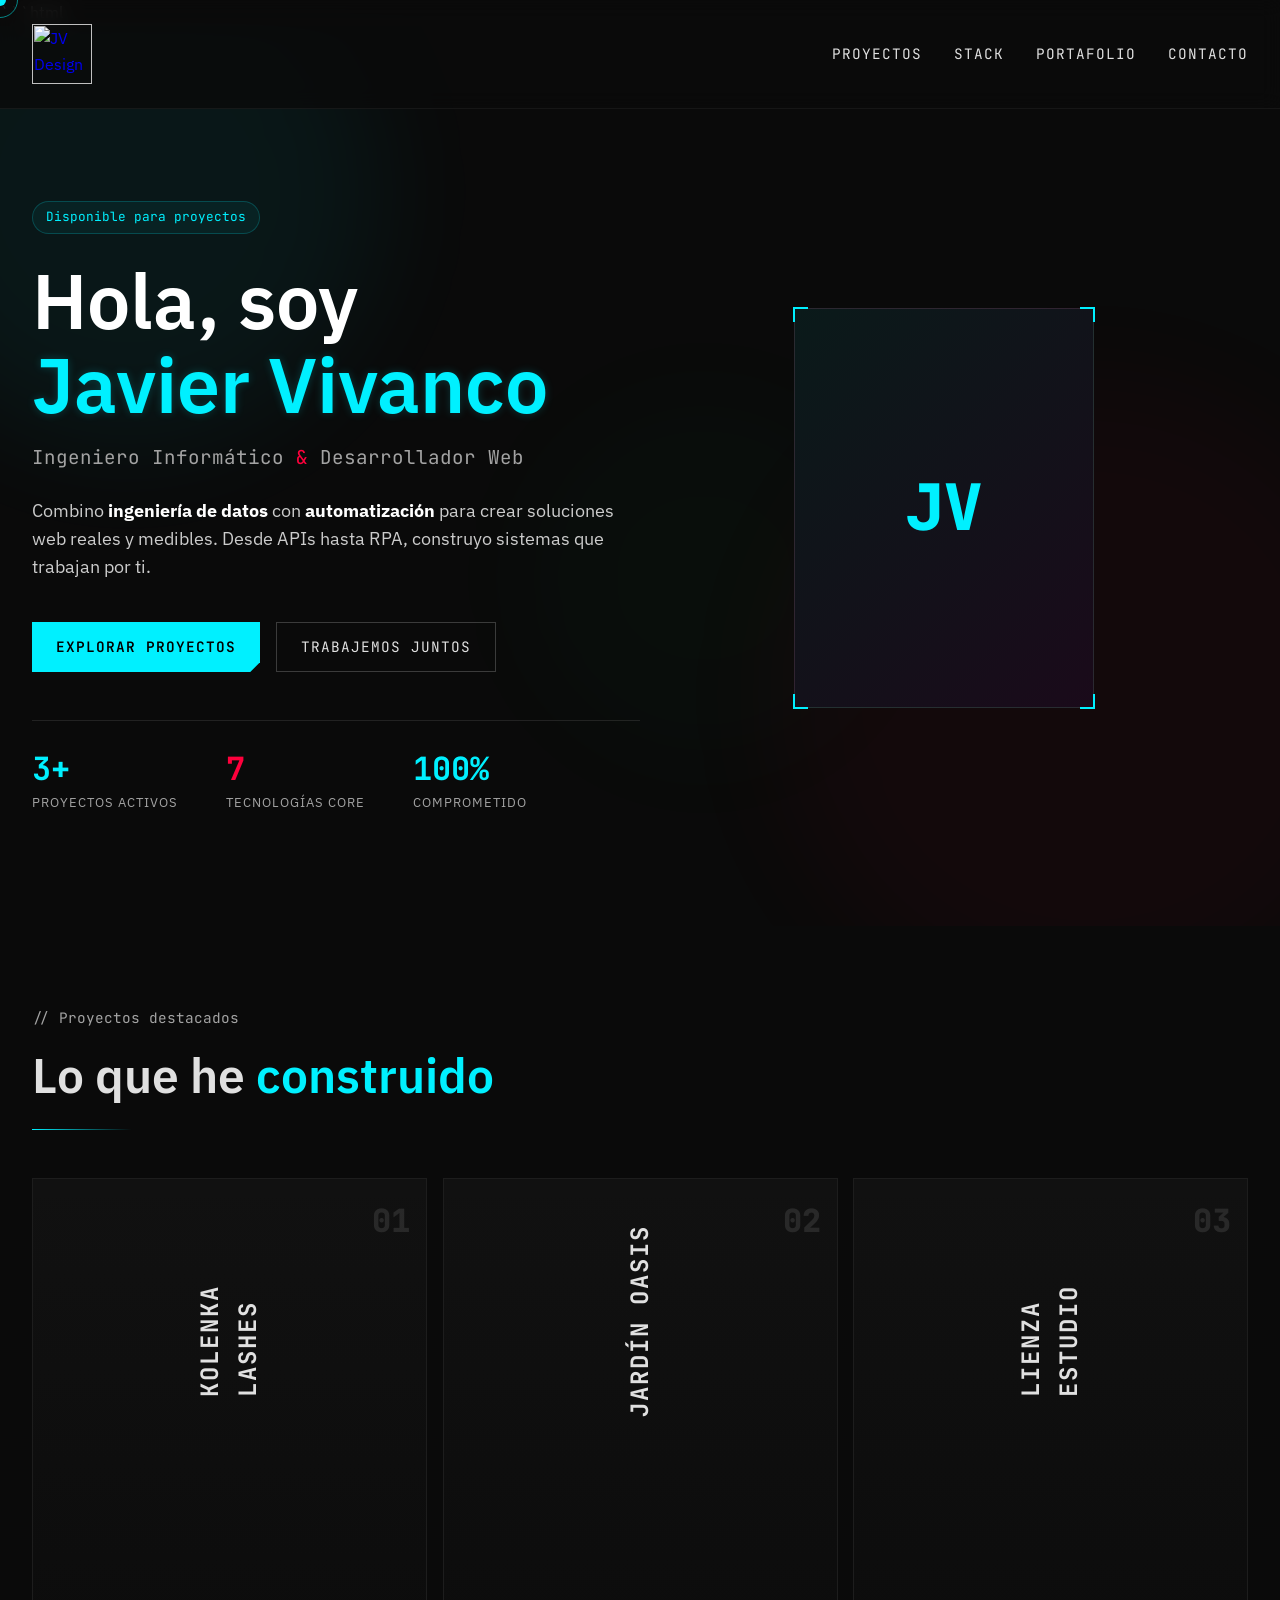
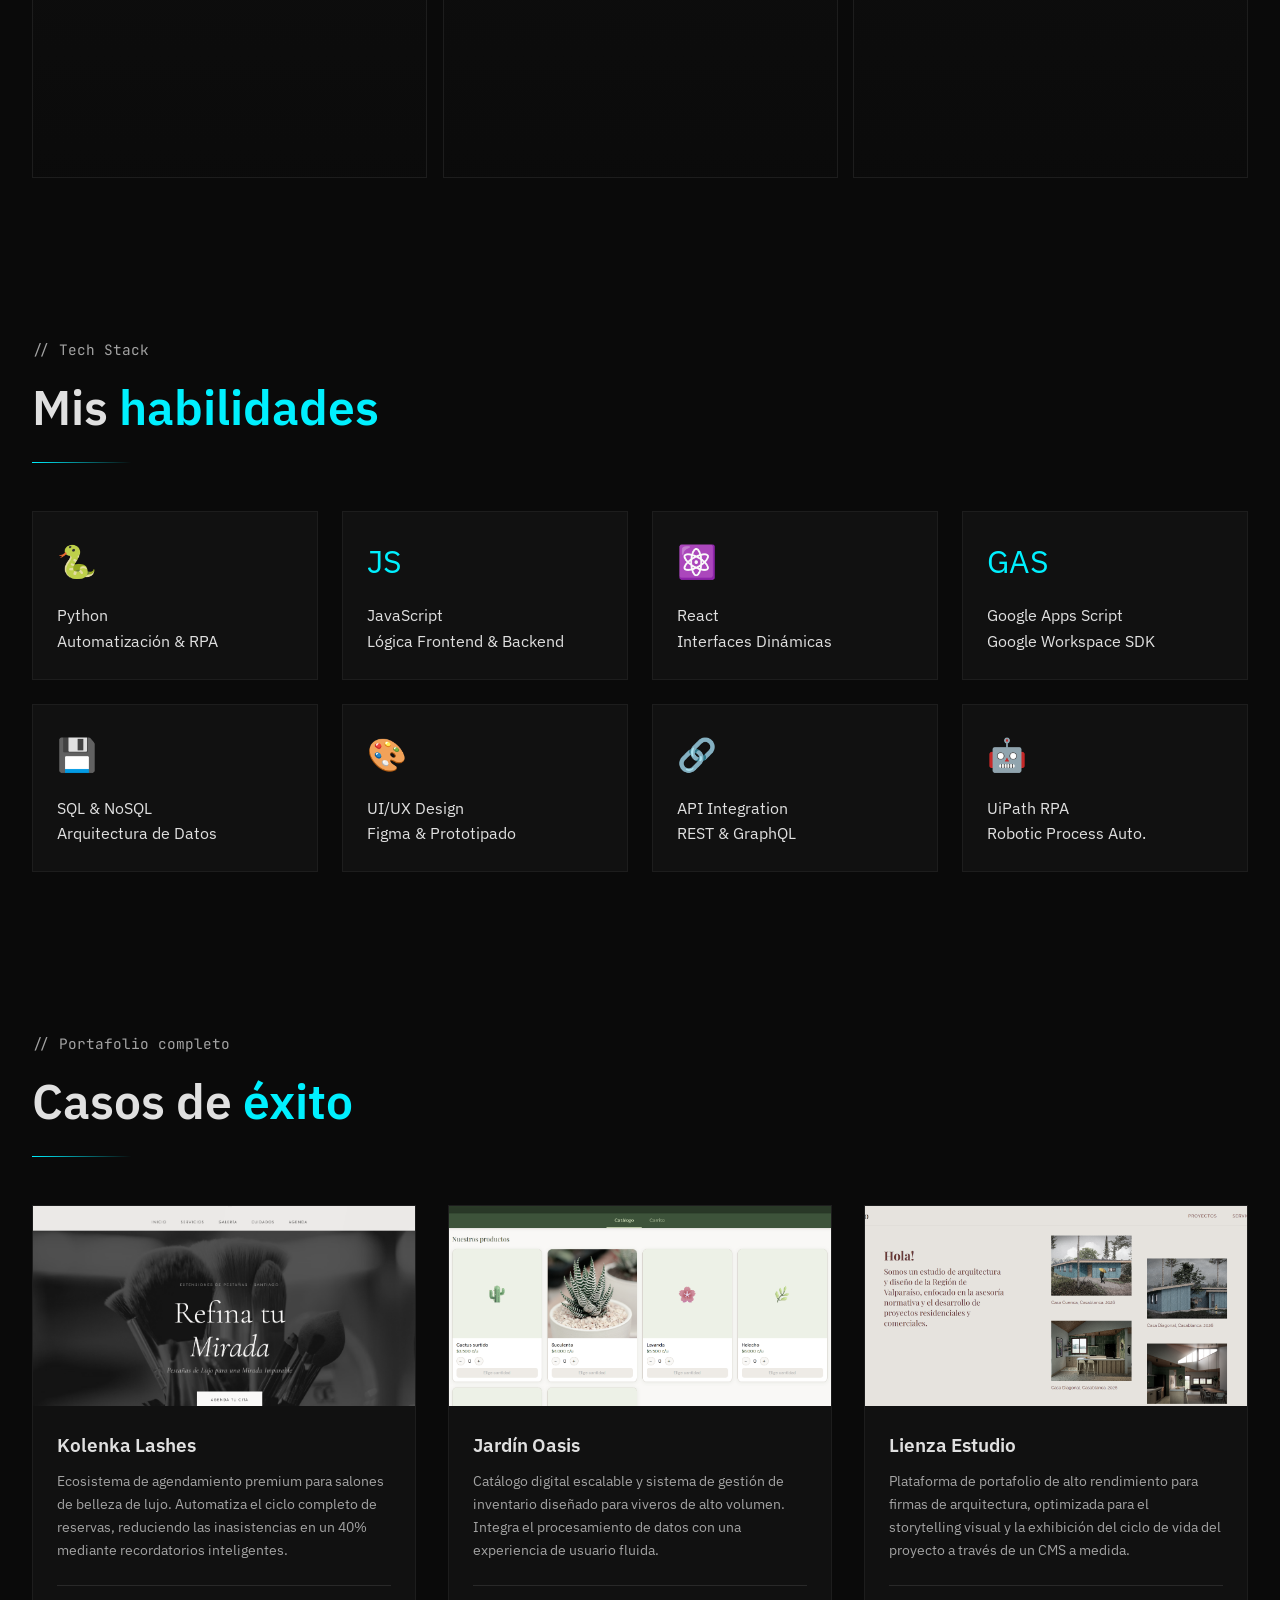
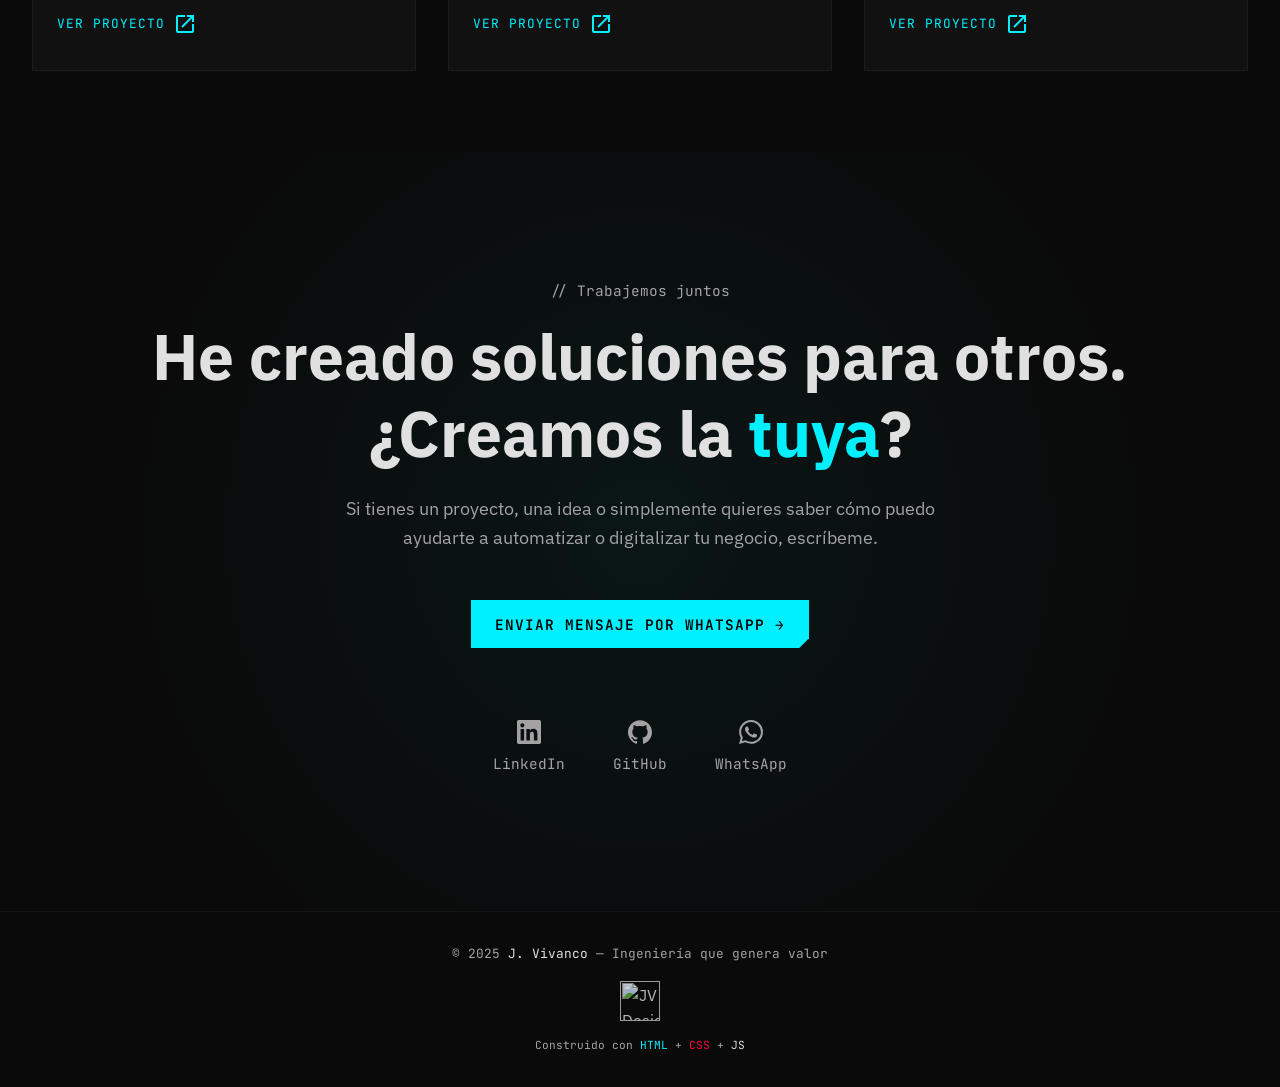
==== portfolio.html @ 0b1c1bd5 "Init" ====
<html lang="es">

<head></head>

<body>```html




    <meta charset="utf-8" />
    <meta content="width=device-width, initial-scale=1.0" name="viewport" />
    <title>JV Design Solutions | Javier Vivanco - Ingeniería &amp; Desarrollo Web</title>
    <meta
        content="Especialista en automatización de procesos, ingeniería de datos y desarrollo de soluciones web de alto impacto. Transforma tu negocio con tecnología real."
        name="description" />
    <meta content="JV Design Solutions - Ingeniería que genera valor" property="og:title" />
    <meta
        content="Automatización, datos y desarrollo web a medida. Revisa mis proyectos destacados como Kolenka Lashes y Jardín Oasis."
        property="og:description" />
    <meta
        content="https://images.unsplash.com/photo-1555066931-4365d14bab8c?auto=format&amp;fit=crop&amp;w=1200&amp;q=80"
        property="og:image" />
    <meta content="https://jvivancodev.github.io" property="og:url" />
    <meta content="website" property="og:type" />
    <meta content="summary_large_image" name="twitter:card" />
    <meta content="JV Design Solutions - Ingeniería que genera valor" name="twitter:title" />
    <meta
        content="Automatización, datos y desarrollo web a medida. Revisa mis proyectos destacados como Kolenka Lashes y Jardín Oasis."
        name="twitter:description" />
    <meta
        content="https://images.unsplash.com/photo-1555066931-4365d14bab8c?auto=format&amp;fit=crop&amp;w=1200&amp;q=80"
        name="twitter:image" />
    <link href="https://fonts.googleapis.com" rel="preconnect" />
    <link crossorigin="" href="https://fonts.gstatic.com" rel="preconnect" />
    <link as="style" href="https://fonts.googleapis.com/css2?family=JetBrains+Mono:..." rel="preload" />
    <link
        href="https://fonts.googleapis.com/css2?family=JetBrains+Mono:ital,wght@0,100..800;1,100..800&amp;family=IBM+Plex+Sans:ital,wght@0,300;0,400;0,500;0,600;1,300&amp;display=swap"
        rel="stylesheet" />
    <link href="https://jvivancodev.github.io/favicon.png" rel="icon" type="image/png" />
    <link rel="stylesheet" href="css/styles.css">
    <script type="application/ld+json">
{
  "@context": "https://schema.org",
  "@type": "Person",
  "name": "Javier Vivanco",
  "jobTitle": "Ingeniero Informático",
  "url": "https://tudominio.com",
  "sameAs": [
    "https://www.linkedin.com/in/javier-vivanco/",
    "https://github.com/JVivancoDev"
  ]
}
</script>
    <link
        href="https://fonts.googleapis.com/css2?family=Material+Symbols+Outlined:wght,FILL@100..700,0..1&amp;display=swap"
        rel="stylesheet" />
    <div class="cursor" id="cursor"></div>
    <div class="cursor-ring" id="cursorRing"></div>
    <!-- NAV -->
    <nav>
        <a class="nav-logo" href="#hero">
            <img alt="JV Design Solutions" class="logo-img" loading="lazy"
                src="https://lh3.googleusercontent.com/aida/[base64]"
                style="height: 60px; width: auto; object-fit: contain;" />
        </a>
        <ul class="nav-links">
            <li><a href="#proyectos">Proyectos</a></li>
            <li><a href="#habilidades">Stack</a></li>
            <li><a href="#portafolio">Portafolio</a></li>
            <li><a href="#contacto">Contacto</a></li>
        </ul>
        <div class="burger" id="burger">
            <span></span>
            <span></span>
            <span></span>
        </div>
    </nav>
    <!-- HERO -->
    <section id="hero">
        <div class="hero-ambient">
            <div class="blob blob-1"></div>
            <div class="blob blob-2"></div>
            <div class="blob blob-3"></div>
        </div>
        <div class="hero-content">
            <div class="hero-tag">Disponible para proyectos</div>
            <h1>
                <span class="name">Hola, soy</span><br /><span class="accent-cyan">Javier Vivanco</span>
            </h1>
            <p class="hero-role">Ingeniero Informático <span>&amp;</span> Desarrollador Web</p>
            <p class="hero-desc">
                Combino <strong>ingeniería de datos</strong> con <strong>automatización</strong> para crear soluciones
                web
                reales y medibles. Desde APIs hasta RPA, construyo sistemas que trabajan por ti.
            </p>
            <div class="hero-cta">
                <a class="btn-primary" href="#portafolio">Explorar proyectos</a>
                <a class="btn-outline" href="#contacto">Trabajemos juntos</a>
            </div>
            <div class="hero-stats">
                <div class="stat">
                    <span class="stat-n">3+</span>
                    <span class="stat-l">Proyectos activos</span>
                </div>
                <div class="stat">
                    <span class="stat-n mag">7</span>
                    <span class="stat-l">Tecnologías core</span>
                </div>
                <div class="stat">
                    <span class="stat-n">100%</span>
                    <span class="stat-l">Comprometido</span>
                </div>
            </div>
        </div>
        <div class="hero-avatar">
            <div class="avatar-frame">
                <div class="avatar-glow"></div>
                <img alt="J. Vivanco" class="avatar-img" decoding="async" loading="lazy"
                    onerror="this.style.display='none'; this.parentElement.style.background='linear-gradient(135deg,#0a1a1a,#1a0a1a)'; this.parentElement.innerHTML += '&lt;div style=\'position:absolute;inset:0;display:flex;align-items:center;justify-content:center;font-family:var(--font-mono);color:var(--cyan);font-size:4rem;font-weight:800;\'&gt;JV&lt;/div&gt;';"
                    src="https://lh3.googleusercontent.com/aida/[base64]" />
                <div class="avatar-corner tl"></div>
                <div class="avatar-corner tr"></div>
                <div class="avatar-corner bl"></div>
                <div class="avatar-corner br"></div>
            </div>
        </div>
    </section>
    <!-- PANELS (Proyectos destacados) -->
    <section id="proyectos">
        <div class="section-container reveal">
            <div class="section-header">
                <span class="section-label">// Proyectos destacados</span>
                <h2 class="section-title">Lo que he <span class="g">construido</span></h2>
                <div class="section-divider"></div>
            </div>
        </div>
        <div class="panels-container reveal">
            <!-- Panel 1 -->
            <div class="panel panel-1">
                <div class="panel-bg"
                    style="background-image: url('https://lh3.googleusercontent.com/aida/[base64]');">
                </div>
                <div class="panel-overlay"></div>
                <div class="panel-accent-line"></div>
                <div class="panel-number">01</div>
                <div class="panel-content">
                    <span class="panel-title-v">KOLENKA LASHES</span>
                    <div class="panel-badge">Automatización &amp; Web</div>
                    <div class="panel-expanded">
                        <h3>Kolenka Lashes</h3>
                        <p class="panel-desc">Ecosistema de agendamiento premium para salones de belleza de lujo.
                            Automatiza el ciclo completo de reservas, reduciendo las inasistencias en un 40% mediante
                            recordatorios inteligentes.</p>
                        <div class="panel-tags">
                            <span class="panel-tag">Google Apps Script</span>
                            <span class="panel-tag">Calendar API</span>
                            <span class="panel-tag">Python</span>
                            <span class="panel-tag">HTML/CSS</span>
                        </div>
                        <button class="panel-btn" onclick="openModal('kolenka')">Ver más →</button>
                    </div>
                </div>
            </div>
            <!-- Panel 2 -->
            <div class="panel panel-2">
                <div class="panel-bg"
                    style="background-image: url('https://lh3.googleusercontent.com/aida/[base64]');">
                </div>
                <div class="panel-overlay"></div>
                <div class="panel-accent-line"></div>
                <div class="panel-number">02</div>
                <div class="panel-content">
                    <span class="panel-title-v">JARDÍN OASIS</span>
                    <div class="panel-badge">Catálogo &amp; Datos</div>
                    <div class="panel-expanded">
                        <h3>Jardín Oasis</h3>
                        <p class="panel-desc">Catálogo digital escalable y sistema de gestión de inventario diseñado
                            para viveros de alto volumen. Integra el procesamiento de datos con una experiencia de
                            usuario fluida.</p>
                        <div class="panel-tags">
                            <span class="panel-tag">JavaScript</span>
                            <span class="panel-tag">SQL</span>
                            <span class="panel-tag">Google Sheets API</span>
                            <span class="panel-tag">CSS</span>
                        </div>
                        <button class="panel-btn" onclick="openModal('jardin')">Ver más →</button>
                    </div>
                </div>
            </div>
            <!-- Panel 3 -->
            <div class="panel panel-3">
                <div class="panel-bg"
                    style="background-image: url('https://lh3.googleusercontent.com/aida/[base64]');">
                </div>
                <div class="panel-overlay"></div>
                <div class="panel-accent-line"></div>
                <div class="panel-number">03</div>
                <div class="panel-content">
                    <span class="panel-title-v">LIENZA ESTUDIO</span>
                    <div class="panel-badge">Web Portafolio Arquitectura</div>
                    <div class="panel-expanded">
                        <h3>Lienza Estudio</h3>
                        <p class="panel-desc">Plataforma de portafolio de alto rendimiento para firmas de arquitectura,
                            optimizada para el storytelling visual y la exhibición del ciclo de vida del proyecto a
                            través de un CMS a medida.</p>
                        <div class="panel-tags">
                            <span class="panel-tag">Google Apps Script</span>
                            <span class="panel-tag">HTML/CSS</span>
                            <span class="panel-tag">JavaScript</span>
                            <span class="panel-tag">Python</span>
                        </div>
                        <button class="panel-btn" onclick="openModal('lienza')">Ver más →</button>
                    </div>
                </div>
            </div>
        </div>
    </section>
    <!-- SKILLS -->
    <section id="habilidades">
        <div class="section-header reveal">
            <span class="section-label">// Tech Stack</span>
            <h2 class="section-title">Mis <span class="g">habilidades</span></h2>
            <div class="section-divider"></div>
        </div>
        <div class="skills-grid reveal" id="skills-container"></div>
    </section>
    <!-- PORTFOLIO CARDS -->
    <section id="portafolio">
        <div class="section-header reveal">
            <span class="section-label">// Portafolio completo</span>
            <h2 class="section-title">Casos de <span class="g">éxito</span></h2>
            <div class="section-divider"></div>
        </div>
        <div class="portfolio-grid" id="projects-container"></div>
    </section>
    <!-- CONTACT -->
    <section id="contacto">
        <div class="contact-ambient"></div>
        <div class="reveal">
            <span class="section-label">// Trabajemos juntos</span>
            <h2 class="contact-cta">He creado soluciones para otros.<br />¿Creamos la <span class="g">tuya</span>?</h2>
            <p class="contact-sub">Si tienes un proyecto, una idea o simplemente quieres saber cómo puedo ayudarte a
                automatizar o digitalizar tu negocio, escríbeme.</p>
            <div style="display:flex;justify-content:center;">
                <a class="btn-primary" href="https://wa.me/56936757475" style="font-size:.9rem;" target="_blank">Enviar
                    mensaje
                    por WhatsApp →</a>
            </div>
            <div class="contact-links">
                <a class="contact-link" href="https://www.linkedin.com/in/javier-vivanco/" target="_blank">
                    <svg viewbox="0 0 24 24">
                        <path
                            d="M20.447 20.452h-3.554v-5.569c0-1.328-.027-3.037-1.852-3.037-1.853 0-2.136 1.445-2.136 2.939v5.667H9.351V9h3.414v1.561h.046c.477-.9 1.637-1.85 3.37-1.85 3.601 0 4.267 2.37 4.267 5.455v6.286zM5.337 7.433c-1.144 0-2.063-.926-2.063-2.065 0-1.138.92-2.063 2.063-2.063 1.14 0 2.064.925 2.064 2.063 0 1.139-.925 2.065-2.064 2.065zm1.782 13.019H3.555V9h3.564v11.452zM22.225 0H1.771C.792 0 0 .774 0 1.729v20.542C0 23.227.792 24 1.771 24h20.451C23.2 24 24 23.227 24 22.271V1.729C24 .774 23.2 0 22.222 0h.003z">
                        </path>
                    </svg>
                    LinkedIn
                </a>
                <a class="contact-link" href="https://github.com/JVivancoDev" target="_blank">
                    <svg viewbox="0 0 24 24">
                        <path
                            d="M12 .297c-6.63 0-12 5.373-12 12 0 5.303 3.438 9.8 8.205 11.385.6.113.82-.258.82-.577 0-.285-.01-1.04-.015-2.04-3.338.724-4.042-1.61-4.042-1.61C4.422 18.07 3.633 17.7 3.633 17.7c-1.087-.744.084-.729.084-.729 1.205.084 1.838 1.236 1.838 1.236 1.07 1.835 2.809 1.305 3.495.998.108-.776.417-1.305.76-1.605-2.665-.3-5.466-1.332-5.466-5.93 0-1.31.465-2.38 1.235-3.22-.135-.303-.54-1.523.105-3.176 0 0 1.005-.322 3.3 1.23.96-.267 1.98-.399 3-.405 1.02.006 2.04.138 3 .405 2.28-1.552 3.285-1.23 3.285-1.23.645 1.653.24 2.873.12 3.176.765.84 1.23 1.91 1.23 3.22 0 4.61-2.805 5.625-5.475 5.92.42.36.81 1.096.81 2.22 0 1.606-.015 2.896-.015 3.286 0 .315.21.69.825.57C20.565 22.092 24 17.592 24 12.297c0-6.627-5.373-12-12-12">
                        </path>
                    </svg>
                    GitHub
                </a>
                <a class="contact-link wsp" href="https://wa.me/56936757475" target="_blank">
                    <svg viewbox="0 0 24 24">
                        <path
                            d="M17.472 14.382c-.297-.149-1.758-.867-2.03-.967-.273-.099-.471-.148-.67.15-.197.297-.767.966-.94 1.164-.173.199-.347.223-.644.075-.297-.15-1.255-.463-2.39-1.475-.883-.788-1.48-1.761-1.653-2.059-.173-.297-.018-.458.13-.606.134-.133.298-.347.446-.52.149-.174.198-.298.298-.497.099-.198.05-.371-.025-.52-.075-.149-.669-1.612-.916-2.207-.242-.579-.487-.5-.669-.51-.173-.008-.371-.01-.57-.01-.198 0-.52.074-.792.372-.272.297-1.04 1.016-1.04 2.479 0 1.462 1.065 2.875 1.213 3.074.149.198 2.096 3.2 5.077 4.487.709.306 1.262.489 1.694.625.712.227 1.36.195 1.871.118.571-.085 1.758-.719 2.006-1.413.248-.694.248-1.289.173-1.413-.074-.124-.272-.198-.57-.347m-5.421 7.403h-.004a9.87 9.87 0 01-5.031-1.378l-.361-.214-3.741.982.998-3.648-.235-.374a9.86 9.86 0 01-1.51-5.26c.001-5.45 4.436-9.884 9.888-9.884 2.64 0 5.122 1.03 6.988 2.898a9.825 9.825 0 012.893 6.994c-.003 5.45-4.437 9.884-9.885 9.884m8.413-18.297A11.815 11.815 0 0012.05 0C5.495 0 .16 5.335.157 11.892c0 2.096.547 4.142 1.588 5.945L.057 24l6.305-1.654a11.882 11.882 0 005.683 1.448h.005c6.554 0 11.89-5.335 11.893-11.893a11.821 11.821 0 00-3.48-8.413z">
                        </path>
                    </svg>
                    WhatsApp
                </a>
            </div>
        </div>
    </section>
    <!-- FOOTER -->
    <footer>
        <p class="footer-text">© 2025 <span>J. Vivanco</span> — Ingeniería que genera valor</p>
        <img alt="JV Design Solutions" class="logo-img" loading="lazy"
            src="https://lh3.googleusercontent.com/aida/[base64]"
            style="height: 40px; width: auto; opacity: 0.8; object-fit: contain;" />
        <p class="footer-sig" style="font-family:var(--font-mono);font-size:.7rem;color:var(--text-muted);">Construido
            con
            <span style="color:var(--cyan)">HTML</span> + <span style="color:var(--magenta)">CSS</span> + <span
                style="color:var(--text)">JS</span>
        </p>
    </footer>
    <!-- MODAL GALERÍA -->
    <div class="modal-overlay" id="modal" onclick="closeModalOutside(event)">
        <div class="modal-box">
            <div class="modal-header">
                <span class="modal-title" id="modal-title">Galería Técnica</span>
                <button class="modal-close" onclick="closeModal()">✕</button>
            </div>
            <div class="modal-body" id="modal-body"></div>
        </div>
    </div>
    <script src="js/script.js"></script>
</body>

</html>
---- css/styles.css ----
/* Previous styles ... */
:root {
  --cyan: #00f0ff;
  --cyan-dim: rgba(0, 240, 255, 0.2);
  --magenta: #ff003c;
  --bg: #0a0a0a;
  --bg-panel: #111111;
  --text: #e0e0e0;
  --text-muted: #a3a3a3;
  /* Improved contrast for WCAG AA */
  --font-mono: 'JetBrains Mono', monospace;
  --font-sans: 'IBM Plex Sans', sans-serif;
  --transition: 0.3s cubic-bezier(0.25, 0.8, 0.25, 1);
}

* {
  box-sizing: border-box;
  margin: 0;
  padding: 0;
}

html {
  scroll-behavior: smooth;
}

body {
  font-family: var(--font-sans);
  background-color: var(--bg);
  color: var(--text);
  overflow-x: hidden;
  line-height: 1.6;
}

/* Improved focus states for accessibility */
a:focus-visible,
button:focus-visible,
.panel:focus-visible,
.skill-card:focus-visible,
.project-card:focus-visible {
  outline: 2px solid var(--cyan);
  outline-offset: 4px;
  border-radius: 4px;
}

.text-muted {
  color: var(--text-muted);
}

.accent-cyan {
  color: var(--cyan);
  text-shadow: 0 0 10px var(--cyan-dim);
}

.g {
  color: var(--cyan);
}

.blob,
.panel,
.project-card {
  will-change: transform, opacity;
}

/* ── CUSTOM CURSOR ── */
@media (hover: hover) {
  body {
    cursor: none;
  }
}

/* ── CUSTOM CURSOR ── */
.cursor {
  position: fixed;
  top: 0;
  left: 0;
  width: 12px;
  height: 12px;
  background: var(--cyan);
  border-radius: 50%;
  pointer-events: none;
  z-index: 9999;
  /* mix-blend-mode: screen; */
  transform: translate(0, 0);
  transition: width .2s, height .2s, background .2s;
}

.cursor-ring {
  position: fixed;
  top: 0;
  left: 0;
  width: 36px;
  height: 36px;
  border: 1px solid rgba(0, 255, 255, 0.5);
  border-radius: 50%;
  pointer-events: none;
  z-index: 9998;
  transform: translate(0, 0);
  transition: transform .1s ease, width .3s, height .3s, border-color .3s;
}

body.hovering .cursor {
  width: 6px;
  height: 6px;
}

body.hovering .cursor-ring {
  width: 54px;
  height: 54px;
  border-color: var(--magenta);
}

/* ── CORRECCIÓN DEL CURSOR (Solo fragmento solicitado) ── */

/* Deshabilitar el cursor nativo en todo el sitio para que solo se vea el personalizado */
html,
body,
a,
button,
.panel,
.skill-card,
.project-card {
  cursor: none !important;
}

/* El cursor personalizado sigue manteniendo su lógica de posicionamiento por JS */
.cursor,
.cursor-ring {
  position: fixed;
  top: 0;
  left: 0;
  pointer-events: none;
  z-index: 9999;
  transform: translate(-50%, -50%);
}

/* Opcional: Asegurar que en móviles se recupere el comportamiento táctil estándar */
@media (max-width: 1024px) {

  html,
  body,
  a,
  button {
    cursor: auto !important;
  }

  .cursor,
  .cursor-ring {
    display: none !important;
  }
}

nav {
  position: fixed;
  top: 0;
  width: 100%;
  padding: 1.5rem 2rem;
  display: flex;
  justify-content: space-between;
  align-items: center;
  z-index: 1000;
  background: rgba(10, 10, 10, 0.8);
  backdrop-filter: blur(10px);
  border-bottom: 1px solid rgba(255, 255, 255, 0.05);
}

.nav-logo .logo-img {
  height: 40px;
  width: auto;
}

.nav-links {
  display: flex;
  list-style: none;
  gap: 2rem;
}

.nav-links a {
  color: var(--text);
  text-decoration: none;
  font-family: var(--font-mono);
  font-size: 0.9rem;
  text-transform: uppercase;
  letter-spacing: 1px;
  transition: color var(--transition);
  min-height: 44px;
  /* Minimum tap target */
  min-width: 44px;
  display: inline-flex;
  align-items: center;
  justify-content: center;
}

@media (hover: hover) {
  .nav-links a:hover {
    color: var(--cyan);
  }
}

.burger {
  display: none;
  flex-direction: column;
  gap: 5px;
  cursor: pointer;
  min-height: 44px;
  /* Minimum tap target */
  min-width: 44px;
  justify-content: center;
  align-items: center;
}

.burger span {
  width: 25px;
  height: 2px;
  background: var(--text);
  transition: var(--transition);
}

#hero {
  min-height: 100vh;
  display: flex;
  align-items: center;
  padding: 6rem 2rem 2rem;
  position: relative;
  overflow: hidden;
  max-width: 1400px;
  margin: 0 auto;
}

.hero-ambient {
  position: absolute;
  inset: 0;
  z-index: -1;
  overflow: hidden;
}

.blob {
  position: absolute;
  border-radius: 50%;
  filter: blur(60px);
  opacity: 0.4;
  animation: float 15s infinite alternate ease-in-out;
  transform: translateZ(0);
}

.blob-1 {
  top: -10%;
  left: -10%;
  width: 40vw;
  height: 40vw;
  background: rgba(0, 240, 255, 0.15);
}

.blob-2 {
  bottom: -10%;
  right: -10%;
  width: 50vw;
  height: 50vw;
  background: rgba(255, 0, 60, 0.1);
  animation-delay: -5s;
}

.blob-3 {
  top: 40%;
  left: 40%;
  width: 30vw;
  height: 30vw;
  background: rgba(0, 255, 128, 0.05);
  animation-delay: -10s;
}

@keyframes float {
  0% {
    transform: translate(0, 0) scale(1) translateZ(0);
  }

  100% {
    transform: translate(5%, 5%) scale(1.05) translateZ(0);
  }
}

.hero-content {
  flex: 1;
  max-width: 800px;
  z-index: 1;
}

.hero-tag {
  display: inline-block;
  font-family: var(--font-mono);
  font-size: 0.8rem;
  color: var(--cyan);
  border: 1px solid var(--cyan-dim);
  padding: 0.3rem 0.8rem;
  border-radius: 20px;
  margin-bottom: 1.5rem;
  background: rgba(0, 240, 255, 0.05);
}

.hero-content h1 {
  font-size: clamp(2.5rem, 6vw, 5rem);
  line-height: 1.1;
  margin-bottom: 1rem;
  font-weight: 600;
}

.name {
  color: #fff;
}

.hero-role {
  font-family: var(--font-mono);
  font-size: clamp(1rem, 2vw, 1.2rem);
  color: var(--text-muted);
  margin-bottom: 1.5rem;
}

.hero-role span {
  color: var(--magenta);
}

.hero-desc {
  font-size: 1.1rem;
  max-width: 600px;
  margin-bottom: 2.5rem;
  color: #ccc;
}

.hero-desc strong {
  color: #fff;
}

.hero-cta {
  display: flex;
  gap: 1rem;
  margin-bottom: 3rem;
}

.btn-primary,
.btn-outline,
.panel-btn {
  padding: 0.8rem 1.5rem;
  font-family: var(--font-mono);
  font-size: 0.9rem;
  text-decoration: none;
  text-transform: uppercase;
  letter-spacing: 1px;
  transition: var(--transition);
  cursor: pointer;
  display: inline-flex;
  align-items: center;
  justify-content: center;
  border: none;
  min-height: 44px;
  /* Minimum tap target */
}

.btn-primary {
  background: var(--cyan);
  color: #000;
  font-weight: 600;
  clip-path: polygon(0 0, 100% 0, 100% calc(100% - 10px), calc(100% - 10px) 100%, 0 100%);
}

.btn-outline {
  background: transparent;
  color: var(--text);
  border: 1px solid rgba(255, 255, 255, 0.2);
}

@media (hover: hover) {
  .btn-primary:hover {
    background: #fff;
    transform: translateY(-2px);
  }

  .btn-outline:hover {
    border-color: var(--cyan);
    color: var(--cyan);
  }
}

.hero-stats {
  display: flex;
  gap: 3rem;
  border-top: 1px solid rgba(255, 255, 255, 0.1);
  padding-top: 2rem;
}

.stat {
  display: flex;
  flex-direction: column;
}

.stat-n {
  font-family: var(--font-mono);
  font-size: 2rem;
  font-weight: 700;
  color: var(--cyan);
  line-height: 1;
}

.stat-n.mag {
  color: var(--magenta);
}

.stat-l {
  font-size: 0.8rem;
  color: var(--text-muted);
  text-transform: uppercase;
  letter-spacing: 1px;
  margin-top: 0.5rem;
}

.hero-avatar {
  flex: 1;
  display: flex;
  justify-content: center;
  align-items: center;
  perspective: 1000px;
}

.avatar-frame {
  position: relative;
  width: 300px;
  height: 400px;
  border: 1px solid rgba(255, 255, 255, 0.1);
  background: var(--bg-panel);
  transform-style: preserve-3d;
  transition: transform 0.5s ease;
}

@media (hover: hover) {
  .avatar-frame:hover {
    transform: rotateY(-5deg) rotateX(5deg);
  }
}

.avatar-glow {
  position: absolute;
  inset: -20px;
  background: radial-gradient(circle at center, rgba(0, 240, 255, 0.2), transparent 70%);
  opacity: 0;
  transition: opacity var(--transition);
  z-index: -1;
}

@media (hover: hover) {
  .avatar-frame:hover .avatar-glow {
    opacity: 1;
  }
}

.avatar-img {
  width: 100%;
  height: 100%;
  object-fit: cover;
  filter: grayscale(100%) contrast(1.2);
  transition: filter var(--transition);
}

@media (hover: hover) {
  .avatar-frame:hover .avatar-img {
    filter: grayscale(0%);
  }
}

.avatar-corner {
  position: absolute;
  width: 15px;
  height: 15px;
  border: 2px solid var(--cyan);
}

.tl {
  top: -2px;
  left: -2px;
  border-right: none;
  border-bottom: none;
}

.tr {
  top: -2px;
  right: -2px;
  border-left: none;
  border-bottom: none;
}

.bl {
  bottom: -2px;
  left: -2px;
  border-right: none;
  border-top: none;
}

.br {
  bottom: -2px;
  right: -2px;
  border-left: none;
  border-top: none;
}

section {
  padding: 5rem 2rem;
  max-width: 1400px;
  margin: 0 auto;
}

.section-header {
  margin-bottom: 3rem;
}

.section-label {
  font-family: var(--font-mono);
  color: var(--text-muted);
  font-size: 0.9rem;
}

.section-title {
  font-size: clamp(2rem, 4vw, 3rem);
  font-weight: 600;
  margin-top: 0.5rem;
}

.section-divider {
  height: 1px;
  background: linear-gradient(90deg, var(--cyan), transparent);
  width: 100px;
  margin-top: 1rem;
}

.panels-container {
  display: flex;
  flex-direction: column;
  gap: 2rem;
}

.panel {
  position: relative;
  height: 250px;
  background: var(--bg-panel);
  border: 1px solid rgba(255, 255, 255, 0.05);
  overflow: hidden;
  display: flex;
  align-items: center;
  transition: all 0.4s ease;
  cursor: pointer;
}

@media (min-width: 768px) {
  .panels-container {
    flex-direction: row;
    height: 600px;
    gap: 1rem;
  }

  .panel {
    height: 100%;
    flex: 1;
  }

  @media (hover: hover) {
    .panel:hover {
      flex: 3;
    }
  }
}

.panel-bg {
  position: absolute;
  inset: 0;
  background-size: cover;
  background-position: center;
  filter: grayscale(100%) opacity(0.3);
  transition: filter 0.4s ease;
}

@media (hover: hover) {
  .panel:hover .panel-bg {
    filter: grayscale(0%) opacity(0.6);
  }
}

.panel-overlay {
  position: absolute;
  inset: 0;
  background: linear-gradient(to top, rgba(10, 10, 10, 0.9) 0%, transparent 100%);
}

.panel-accent-line {
  position: absolute;
  top: 0;
  left: 0;
  width: 100%;
  height: 3px;
  background: var(--cyan);
  transform: scaleX(0);
  transform-origin: left;
  transition: transform 0.4s ease;
}

@media (hover: hover) {
  .panel:hover .panel-accent-line {
    transform: scaleX(1);
  }
}

.panel-number {
  position: absolute;
  top: 1rem;
  right: 1rem;
  font-family: var(--font-mono);
  font-size: 2rem;
  font-weight: 800;
  color: rgba(255, 255, 255, 0.1);
  transition: color 0.4s ease;
}

@media (hover: hover) {
  .panel:hover .panel-number {
    color: var(--cyan);
  }
}

.panel-content {
  position: relative;
  z-index: 2;
  padding: 2rem;
  width: 100%;
  height: 100%;
  display: flex;
  flex-direction: column;
  justify-content: flex-end;
}

.panel-title-v {
  font-family: var(--font-mono);
  font-size: 1.5rem;
  font-weight: 700;
  letter-spacing: 2px;
  margin-bottom: auto;
  transition: opacity 0.3s;
}

@media (min-width: 768px) {
  .panel-title-v {
    writing-mode: vertical-rl;
    text-orientation: mixed;
    transform: rotate(180deg);
    margin: auto;
  }

  @media (hover: hover) {
    .panel:hover .panel-title-v {
      opacity: 0;
      position: absolute;
    }
  }
}

.panel-badge {
  display: inline-block;
  font-family: var(--font-mono);
  font-size: 0.7rem;
  background: var(--cyan-dim);
  color: var(--cyan);
  padding: 0.3rem 0.6rem;
  border-radius: 4px;
  margin-bottom: 1rem;
  opacity: 1;
  transform: translateY(0);
}

.panel-expanded {
  opacity: 1;
  transform: translateY(0);
  transition: all 0.4s ease;
}

@media (min-width: 768px) {

  .panel-badge,
  .panel-expanded {
    opacity: 0;
    transform: translateY(20px);
  }

  @media (hover: hover) {

    .panel:hover .panel-badge,
    .panel:hover .panel-expanded {
      opacity: 1;
      transform: translateY(0);
      transition-delay: 0.1s;
    }
  }
}

.panel-expanded h3 {
  font-size: 2rem;
  margin-bottom: 0.5rem;
}

.panel-desc {
  color: #ccc;
  font-size: 0.9rem;
  margin-bottom: 1.5rem;
  max-width: 400px;
}

.panel-tags {
  display: flex;
  flex-wrap: wrap;
  gap: 0.5rem;
  margin-bottom: 1.5rem;
}

.panel-tag {
  font-family: var(--font-mono);
  font-size: 0.7rem;
  padding: 0.2rem 0.5rem;
  border: 1px solid rgba(255, 255, 255, 0.2);
}

.panel-btn {
  background: #fff;
  color: #000;
  clip-path: polygon(0 0, 100% 0, 100% calc(100% - 10px), calc(100% - 10px) 100%, 0 100%);
}

.skills-grid {
  display: grid;
  grid-template-columns: repeat(auto-fill, minmax(250px, 1fr));
  gap: 1.5rem;
}

.skill-card {
  background: var(--bg-panel);
  border: 1px solid rgba(255, 255, 255, 0.05);
  padding: 1.5rem;
  transition: var(--transition);
  position: relative;
  overflow: hidden;
}

@media (hover: hover) {
  .skill-card:hover {
    border-color: rgba(0, 240, 255, 0.3);
    transform: translateY(-5px);
  }
}

.skill-card::before {
  content: '';
  position: absolute;
  top: 0;
  left: 0;
  width: 100%;
  height: 2px;
  background: var(--cyan);
  transform: scaleX(0);
  transform-origin: left;
  transition: transform 0.3s ease;
}

@media (hover: hover) {
  .skill-card:hover::before {
    transform: scaleX(1);
  }
}

.skill-icon {
  font-size: 2rem;
  margin-bottom: 1rem;
  color: var(--cyan);
}

.skill-title {
  font-size: 1.2rem;
  font-weight: 600;
  margin-bottom: 0.5rem;
}

.skill-desc {
  color: var(--text-muted);
  font-size: 0.9rem;
}

.portfolio-grid {
  display: grid;
  grid-template-columns: repeat(auto-fill, minmax(300px, 1fr));
  gap: 2rem;
}

.project-card {
  background: var(--bg-panel);
  border: 1px solid rgba(255, 255, 255, 0.05);
  transition: var(--transition);
  display: flex;
  flex-direction: column;
}

@media (hover: hover) {
  .project-card:hover {
    border-color: rgba(255, 255, 255, 0.2);
    transform: translateY(-5px);
  }
}

.project-img-container {
  height: 200px;
  overflow: hidden;
  position: relative;
}

.project-img {
  width: 100%;
  height: 100%;
  object-fit: cover;
  filter: grayscale(50%);
  transition: filter var(--transition), transform var(--transition);
}

@media (hover: hover) {
  .project-card:hover .project-img {
    filter: grayscale(0%);
    transform: scale(1.05);
  }
}

.project-info {
  padding: 1.5rem;
  flex: 1;
  display: flex;
  flex-direction: column;
}

.project-title {
  font-size: 1.2rem;
  margin-bottom: 0.5rem;
  font-weight: 600;
}

.project-desc {
  color: var(--text-muted);
  font-size: 0.9rem;
  margin-bottom: 1.5rem;
  flex: 1;
}

.project-footer {
  display: flex;
  justify-content: space-between;
  align-items: center;
  border-top: 1px solid rgba(255, 255, 255, 0.1);
  padding-top: 1rem;
}

.project-link {
  color: var(--cyan);
  text-decoration: none;
  font-family: var(--font-mono);
  font-size: 0.8rem;
  text-transform: uppercase;
  letter-spacing: 1px;
  display: inline-flex;
  align-items: center;
  gap: 0.5rem;
  min-height: 44px;
  min-width: 44px;
}

@media (hover: hover) {
  .project-link:hover {
    text-decoration: underline;
  }
}

#contacto {
  text-align: center;
  position: relative;
  padding: 8rem 2rem;
}

.contact-ambient {
  position: absolute;
  inset: 0;
  background: radial-gradient(circle at center, rgba(0, 240, 255, 0.05), transparent 70%);
  z-index: -1;
}

#contacto .section-label {
  display: block;
  margin-bottom: 1rem;
}

.contact-cta {
  font-size: clamp(2rem, 5vw, 4rem);
  font-weight: 700;
  margin-bottom: 1.5rem;
  line-height: 1.2;
}

.contact-sub {
  color: var(--text-muted);
  max-width: 600px;
  margin: 0 auto 3rem;
  font-size: 1.1rem;
}

.contact-links {
  display: flex;
  justify-content: center;
  gap: 2rem;
  margin-top: 4rem;
  flex-wrap: wrap;
}

.contact-link {
  display: inline-flex;
  flex-direction: column;
  align-items: center;
  justify-content: center;
  gap: 0.5rem;
  color: var(--text-muted);
  text-decoration: none;
  font-family: var(--font-mono);
  font-size: 0.9rem;
  transition: var(--transition);
  min-height: 44px;
  /* Minimum tap target */
  min-width: 44px;
  padding: 0.5rem;
}

.contact-link svg {
  width: 24px;
  height: 24px;
  fill: currentColor;
}

@media (hover: hover) {
  .contact-link:hover {
    color: #fff;
    transform: translateY(-3px);
  }

  .contact-link.wsp:hover {
    color: #25D366;
  }
}

footer {
  padding: 2rem;
  border-top: 1px solid rgba(255, 255, 255, 0.05);
  display: flex;
  flex-direction: column;
  align-items: center;
  gap: 1rem;
  text-align: center;
}

.footer-text {
  font-family: var(--font-mono);
  font-size: 0.8rem;
  color: var(--text-muted);
}

.footer-text span {
  color: var(--text);
}

footer .logo-img {
  height: 20px;
  opacity: 0.5;
}

/* OPTIMIZED MODAL STYLES */
.modal-overlay {
  position: fixed;
  inset: 0;
  background: rgba(0, 0, 0, 0);
  backdrop-filter: blur(0px);
  z-index: 2000;
  display: none;
  align-items: center;
  justify-content: center;
  transition: background-color 0.4s ease, backdrop-filter 0.4s ease;
  pointer-events: none;
}

.modal-overlay.active {
  display: flex;
  background: rgba(0, 0, 0, 0.85);
  backdrop-filter: blur(10px);
  pointer-events: auto;
}

.modal-box {
  background: var(--bg);
  border: 1px solid rgba(255, 255, 255, 0.1);
  width: 90%;
  max-width: 900px;
  max-height: 90vh;
  overflow-y: auto;
  position: relative;
  opacity: 0;
  transform: translateY(30px) scale(0.95);
  transition: transform 0.5s cubic-bezier(0.16, 1, 0.3, 1), opacity 0.4s ease;
  will-change: transform, opacity;
}

.modal-box.active {
  opacity: 1;
  transform: translateY(0) scale(1);
}

.modal-header {
  padding: 1.5rem;
  border-bottom: 1px solid rgba(255, 255, 255, 0.1);
  display: flex;
  justify-content: space-between;
  align-items: center;
  position: sticky;
  top: 0;
  background: var(--bg);
  z-index: 10;
}

.modal-title {
  font-family: var(--font-mono);
  font-weight: 700;
  color: var(--cyan);
}

.modal-close {
  background: transparent;
  border: none;
  color: var(--text);
  font-size: 1.5rem;
  cursor: pointer;
  transition: color 0.3s;
  min-height: 44px;
  min-width: 44px;
  display: inline-flex;
  align-items: center;
  justify-content: center;
}

.modal-close:hover {
  color: var(--magenta);
}

.modal-body {
  padding: 2rem;
}

.modal-grid {
  display: grid;
  grid-template-columns: 1fr;
  gap: 2rem;
}

@media (min-width: 768px) {
  .modal-grid {
    grid-template-columns: 1fr 1fr;
  }
}

.modal-img-container {
  background: var(--bg-panel);
  border: 1px solid rgba(255, 255, 255, 0.05);
  padding: 0.5rem;
}

.modal-img {
  width: 100%;
  height: auto;
  display: block;
  border: 1px solid rgba(255, 255, 255, 0.1);
}

.modal-info h4 {
  font-size: 1.5rem;
  margin-bottom: 1rem;
}

.modal-info p {
  color: #ccc;
  margin-bottom: 1.5rem;
}

.modal-features {
  list-style: none;
  margin-bottom: 1.5rem;
}

.modal-features li {
  padding-left: 1.5rem;
  position: relative;
  margin-bottom: 0.5rem;
  font-size: 0.9rem;
  color: var(--text-muted);
}

.modal-features li::before {
  content: '>';
  position: absolute;
  left: 0;
  color: var(--cyan);
  font-family: var(--font-mono);
  font-weight: bold;
}

/* Skeleton Loading Styles */
@keyframes skeleton-pulse {
  0% {
    background-color: rgba(255, 255, 255, 0.05);
  }

  50% {
    background-color: rgba(255, 255, 255, 0.12);
  }

  100% {
    background-color: rgba(255, 255, 255, 0.05);
  }
}

.skeleton {
  animation: skeleton-pulse 1.5s ease-in-out infinite;
  border-radius: 4px;
}

.skeleton-text {
  height: 1em;
  margin-bottom: 0.5rem;
  width: 80%;
}

.skeleton-text.short {
  width: 50%;
}

.skeleton-icon {
  width: 2.5rem;
  height: 2.5rem;
  margin-bottom: 1rem;
  border-radius: 8px;
}

.skeleton-img {
  width: 100%;
  height: 200px;
}

/* Initially hide skeletons, to be toggled by JS when loading */
.skeleton-card {
  display: none;
}

.loading .skeleton-card {
  display: flex;
  flex-direction: column;
}

.loading .skill-card:not(.skeleton-card),
.loading .project-card:not(.skeleton-card) {
  display: none;
}

@media (max-width: 768px) {
  .burger {
    display: flex;
  }

  .nav-links {
    position: fixed;
    right: -100%;
    top: 70px;
    flex-direction: column;
    background: var(--bg);
    width: 100%;
    text-align: center;
    padding: 2rem 0;
    border-bottom: 1px solid rgba(255, 255, 255, 0.1);
    transition: right 0.3s ease;
  }

  .nav-links.nav-active {
    right: 0;
  }

  #hero {
    flex-direction: column-reverse;
    padding-top: 8rem;
    text-align: center;
  }

  .hero-cta {
    justify-content: center;
    flex-wrap: wrap;
  }

  .hero-stats {
    justify-content: center;
    flex-wrap: wrap;
    gap: 1.5rem;
  }

  .hero-avatar {
    margin-bottom: 3rem;
  }

  .avatar-frame {
    width: 250px;
    height: 250px;
    border-radius: 50%;
    overflow: hidden;
  }

  .avatar-corner {
    display: none;
  }
}
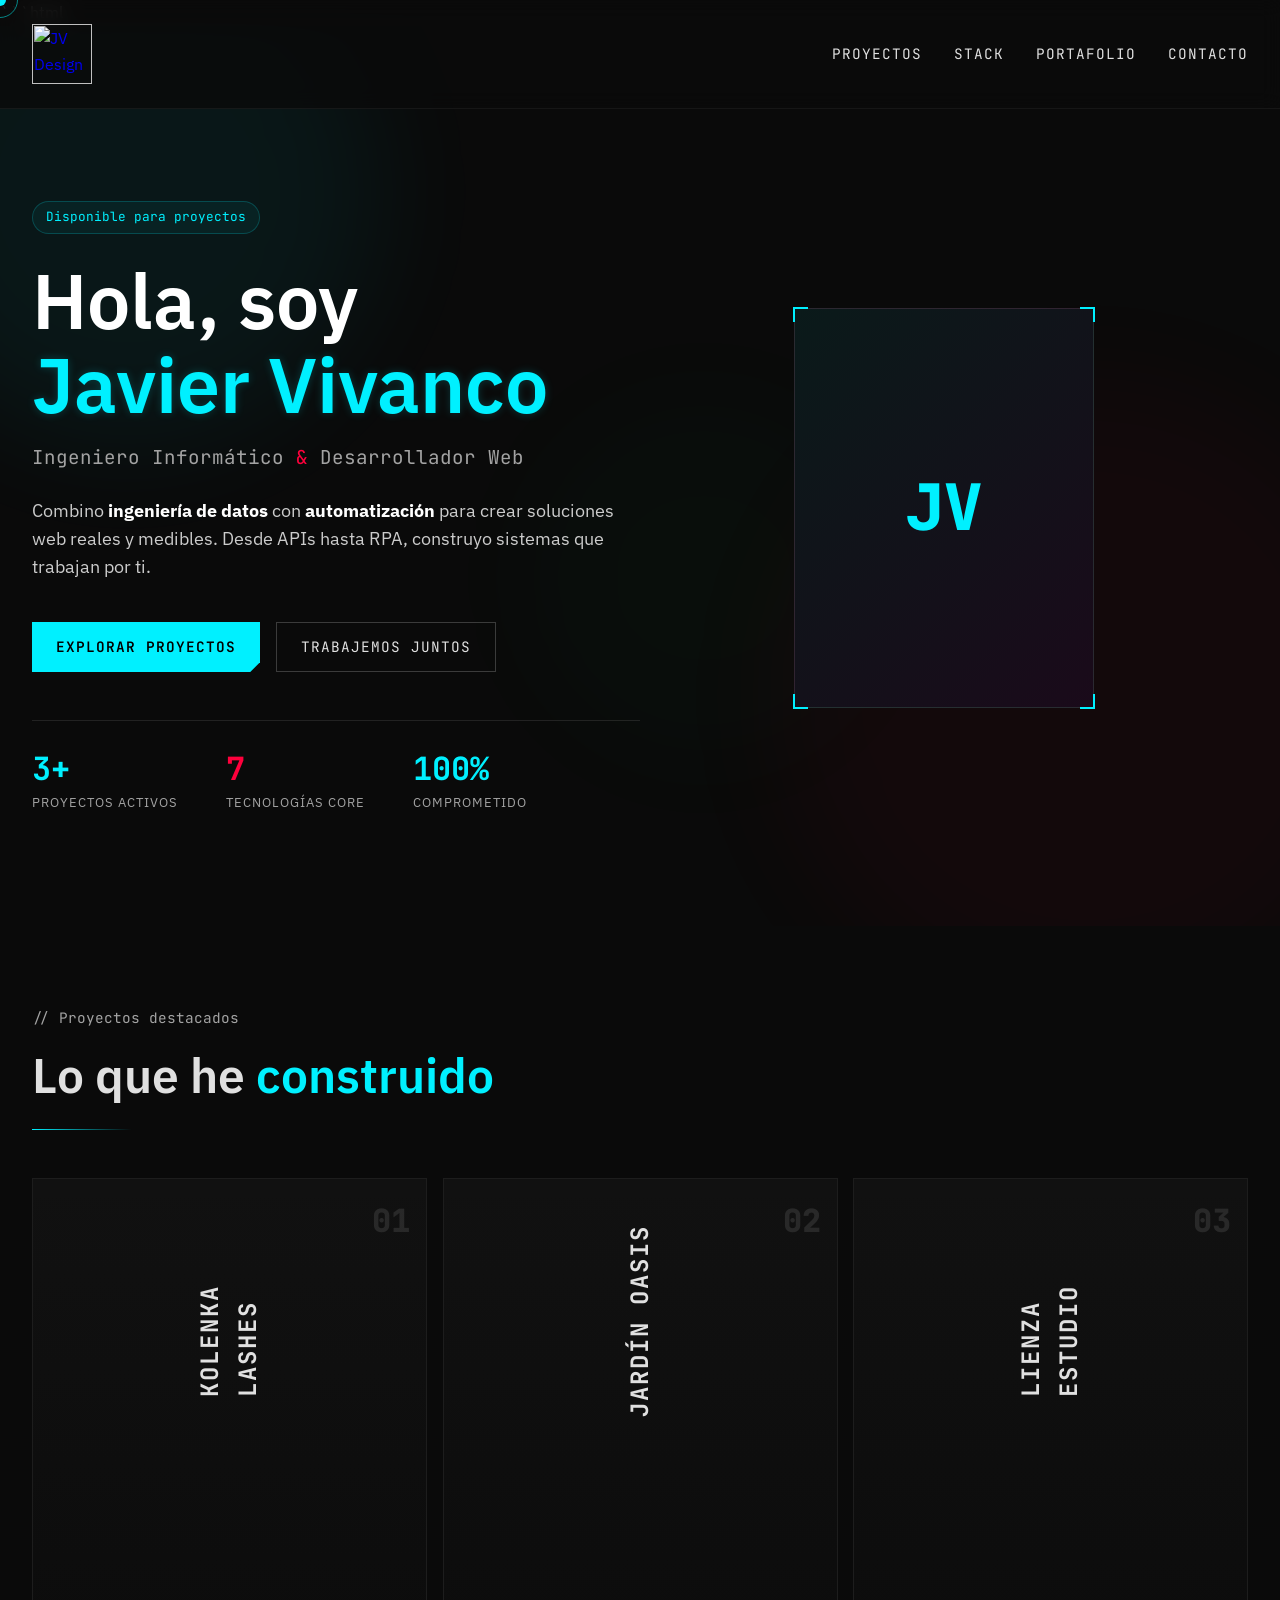
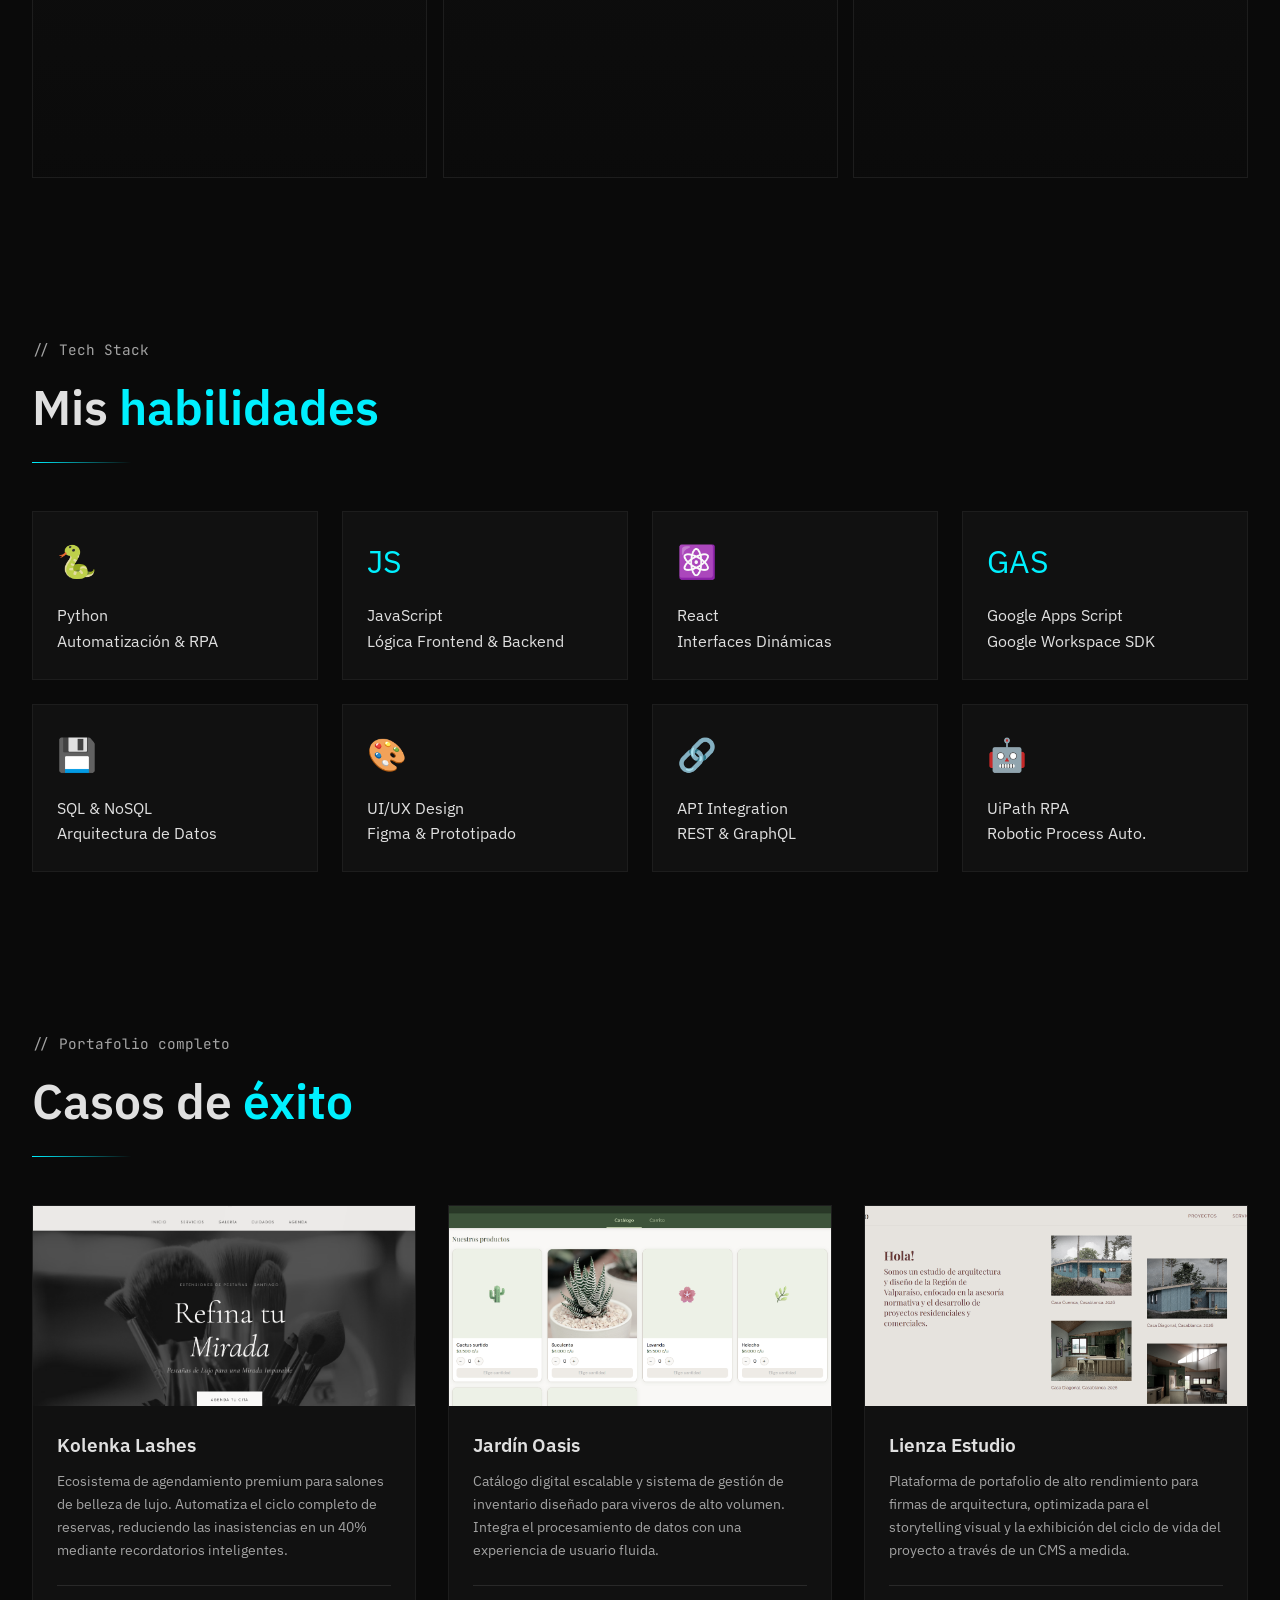
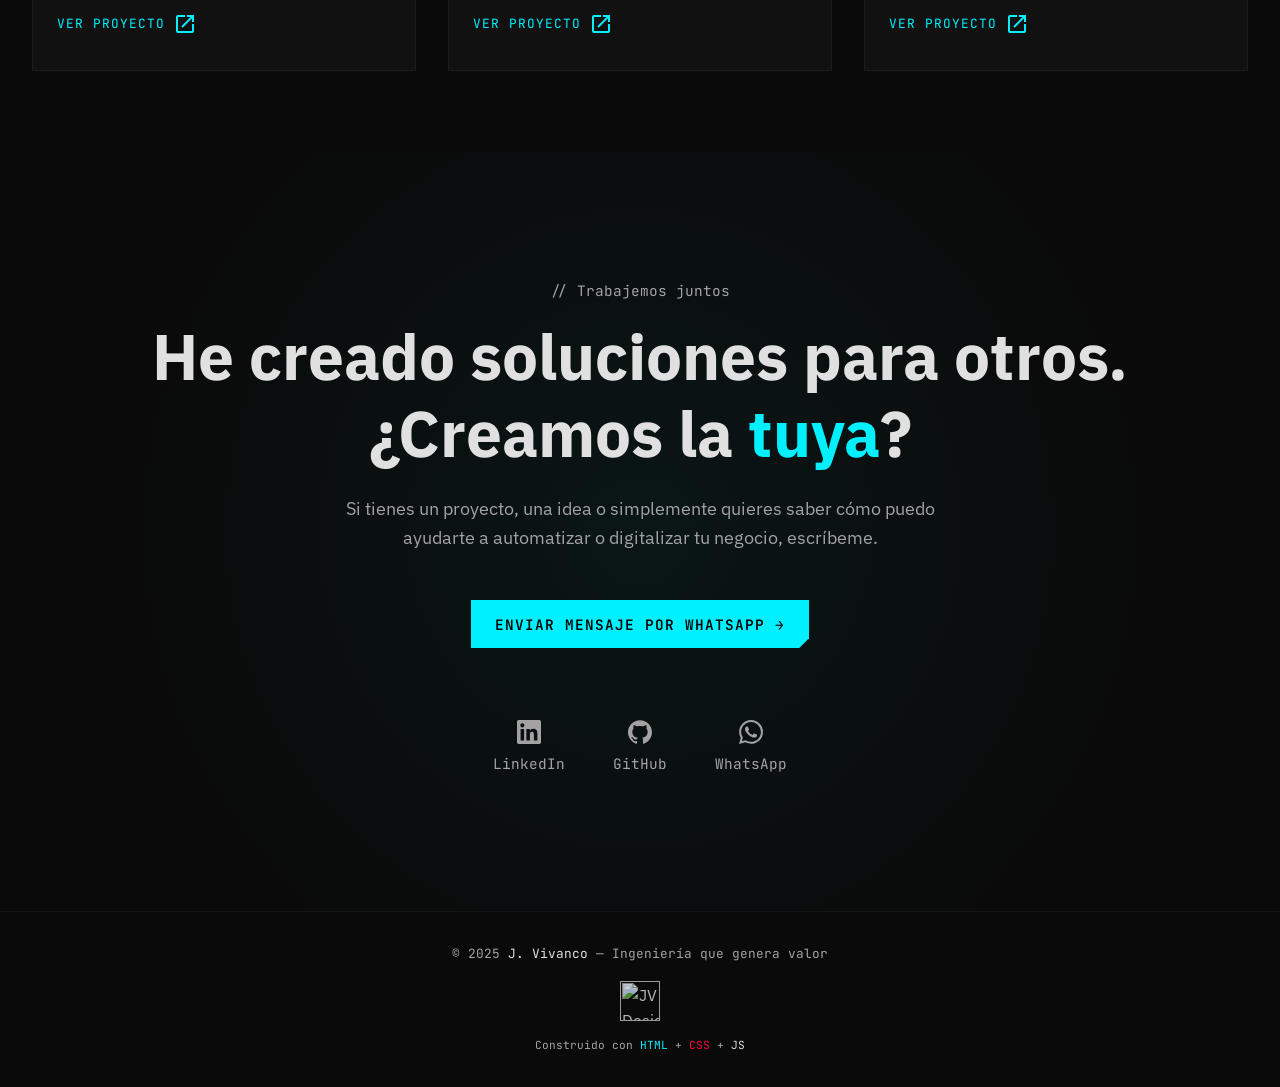
==== commit 3e3de48b: "favicon" ====
--- a/portfolio.html
+++ b/portfolio.html
@@ -36,7 +36,7 @@
     <link
         href="https://fonts.googleapis.com/css2?family=JetBrains+Mono:ital,wght@0,100..800;1,100..800&amp;family=IBM+Plex+Sans:ital,wght@0,300;0,400;0,500;0,600;1,300&amp;display=swap"
         rel="stylesheet" />
-    <link href="https://jvivancodev.github.io/favicon.png" rel="icon" type="image/png" />
+    <link href="favicon.ico" rel="icon" type="image/png" />
     <link rel="stylesheet" href="css/styles.css">
     <script type="application/ld+json">
 {
